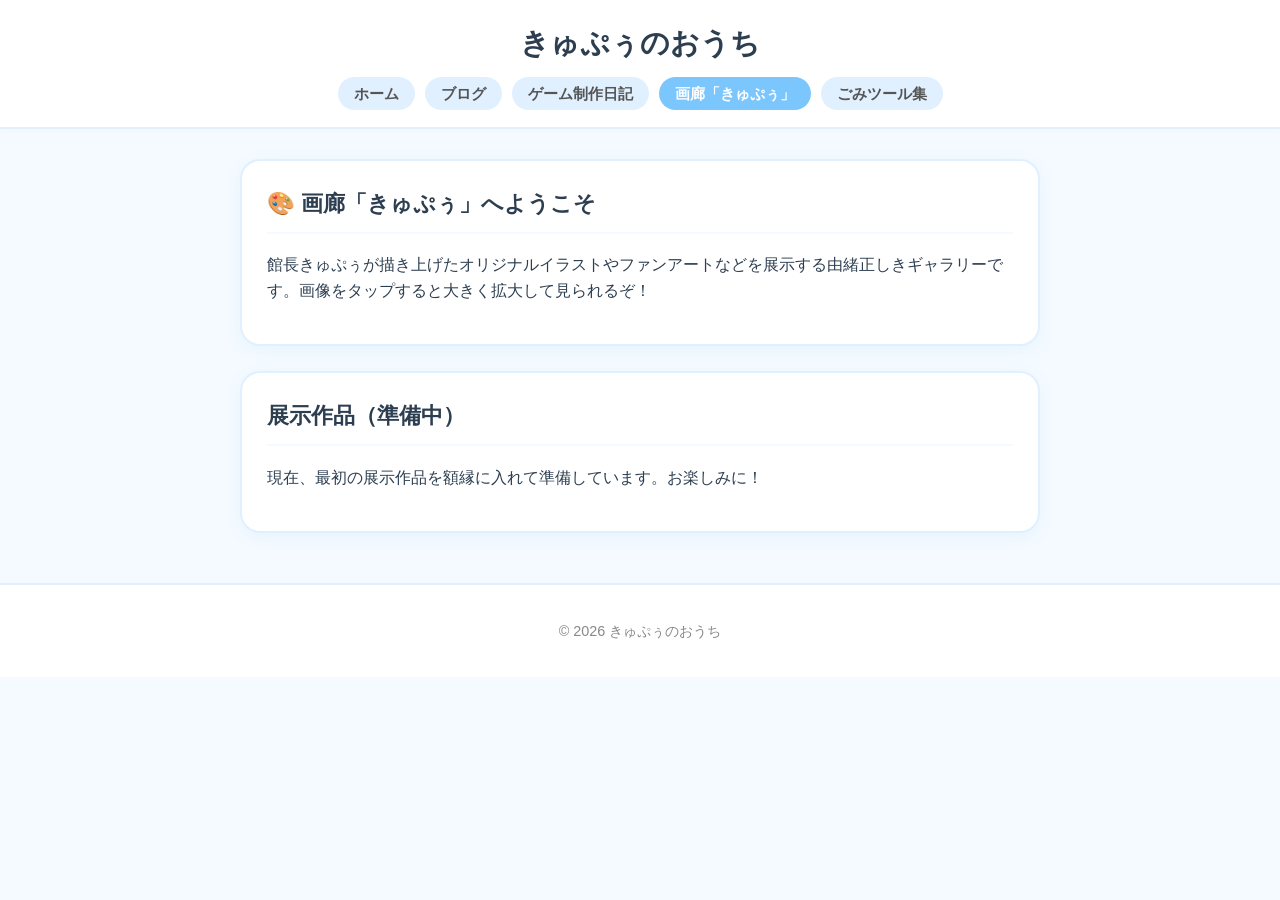
==== gallery.html @ 2fd0e4f2 "Add files via upload" ====
<!DOCTYPE html>
<html lang="ja">
<head>
  <meta charset="UTF-8">
  <title>画廊「きゅぷぅ」 | きゅぷぅのおうち</title>
  <link rel="stylesheet" href="style.css">
</head>
<body>
  <header>
    <h1 class="site-title">きゅぷぅのおうち</h1>
    <nav>
      <ul>
        <li><a href="index.html">ホーム</a></li>
        <li><a href="blog.html">ブログ</a></li>
        <li><a href="game.html">ゲーム制作日記</a></li>
        <li><a href="gallery.html" class="active">画廊「きゅぷぅ」</a></li>
        <li><a href="tools.html">ごみツール集</a></li>
      </ul>
    </nav>
  </header>

  <main>
    <section class="card">
      <h2>🎨 画廊「きゅぷぅ」へようこそ</h2>
      <p>館長きゅぷぅが描き上げたオリジナルイラストやファンアートなどを展示する由緒正しきギャラリーです。画像をタップすると大きく拡大して見られるぞ！</p>
    </section>

    <section class="card">
      <h2>展示作品（準備中）</h2>
      <p>現在、最初の展示作品を額縁に入れて準備しています。お楽しみに！</p>
      
      <!-- 絵を描いたら、こんな感じで置くだけで自動で拡大対応になる！ -->
      <!-- <div style="text-align: center; margin-top: 15px;">
        <img src="illust.png" class="zoomable-img" alt="イラスト作品">
      </div> -->
    </section>
  </main>

  <footer>
    <p>&copy; 2026 きゅぷぅのおうち</p>
  </footer>

  <!-- 画像拡大用モーダル -->
  <div id="image-modal" onclick="closeModal()">
    <img id="modal-img">
  </div>
  <script>
    function openModal(src) {
      document.getElementById("image-modal").style.display = "flex";
      document.getElementById("modal-img").src = src;
    }
    function closeModal() {
      document.getElementById("image-modal").style.display = "none";
    }
    document.addEventListener("click", function(e) {
      if (e.target.classList.contains("zoomable-img")) {
        openModal(e.target.src);
      }
    });
  </script>
</body>
</html>
---- style.css ----
/* 全体の基本設定 */
body {
  font-family: 'Helvetica Neue', Arial, sans-serif;
  background-color: #f4faff;
  color: #2c3e50;
  margin: 0;
  padding: 0;
  line-height: 1.6;
}

/* ヘッダー・ナビゲーション */
header {
  background-color: #ffffff;
  border-bottom: 2px solid #e1f0ff;
  padding: 20px;
  text-align: center;
  box-shadow: 0 2px 5px rgba(0,0,0,0.02);
}

.site-title {
  margin: 0 0 15px 0;
  color: #2c3e50;
  font-size: 1.8rem;
}

nav ul {
  list-style: none;
  padding: 0;
  margin: 0;
  display: flex;
  justify-content: center;
  flex-wrap: wrap;
  gap: 10px;
}

nav ul li a {
  text-decoration: none;
  color: #555;
  background-color: #e1f0ff;
  padding: 8px 16px;
  border-radius: 20px;
  font-weight: bold;
  font-size: 0.95rem;
  transition: background-color 0.2s, color 0.2s;
}

nav ul li a:hover,
nav ul li a.active {
  background-color: #7cc6fe;
  color: #ffffff;
}

/* メインコンテンツ・カードレイアウト */
main {
  max-width: 800px;
  margin: 30px auto;
  padding: 0 20px;
}

.card {
  background-color: #ffffff;
  border: 2px solid #e1f0ff;
  border-radius: 20px;
  padding: 25px;
  margin-bottom: 25px;
  box-shadow: 0 4px 15px rgba(124, 198, 254, 0.1);
}

.card h2 {
  margin-top: 0;
  color: #2c3e50;
  font-size: 1.4rem;
  border-bottom: 2px solid #f4faff;
  padding-bottom: 10px;
}

/* フッター */
footer {
  text-align: center;
  padding: 20px;
  color: #888;
  font-size: 0.9rem;
  border-top: 2px solid #e1f0ff;
  background-color: #ffffff;
  margin-top: 50px;
}

/* 🖼️ 画像クリック拡大（ライトボックス）用スタイル */
.zoomable-img {
  max-width: 100%;
  border-radius: 12px;
  cursor: pointer;
  transition: transform 0.2s, box-shadow 0.2s;
}
.zoomable-img:hover {
  transform: scale(1.02);
  box-shadow: 0 4px 12px rgba(0,0,0,0.15);
}

#image-modal {
  display: none;
  position: fixed;
  z-index: 9999;
  top: 0; left: 0;
  width: 100%; height: 100%;
  background-color: rgba(0, 0, 0, 0.85);
  justify-content: center;
  align-items: center;
  cursor: pointer;
}

#modal-img {
  max-width: 90%;
  max-height: 90%;
  border-radius: 12px;
  box-shadow: 0 5px 25px rgba(0,0,0,0.5);
}
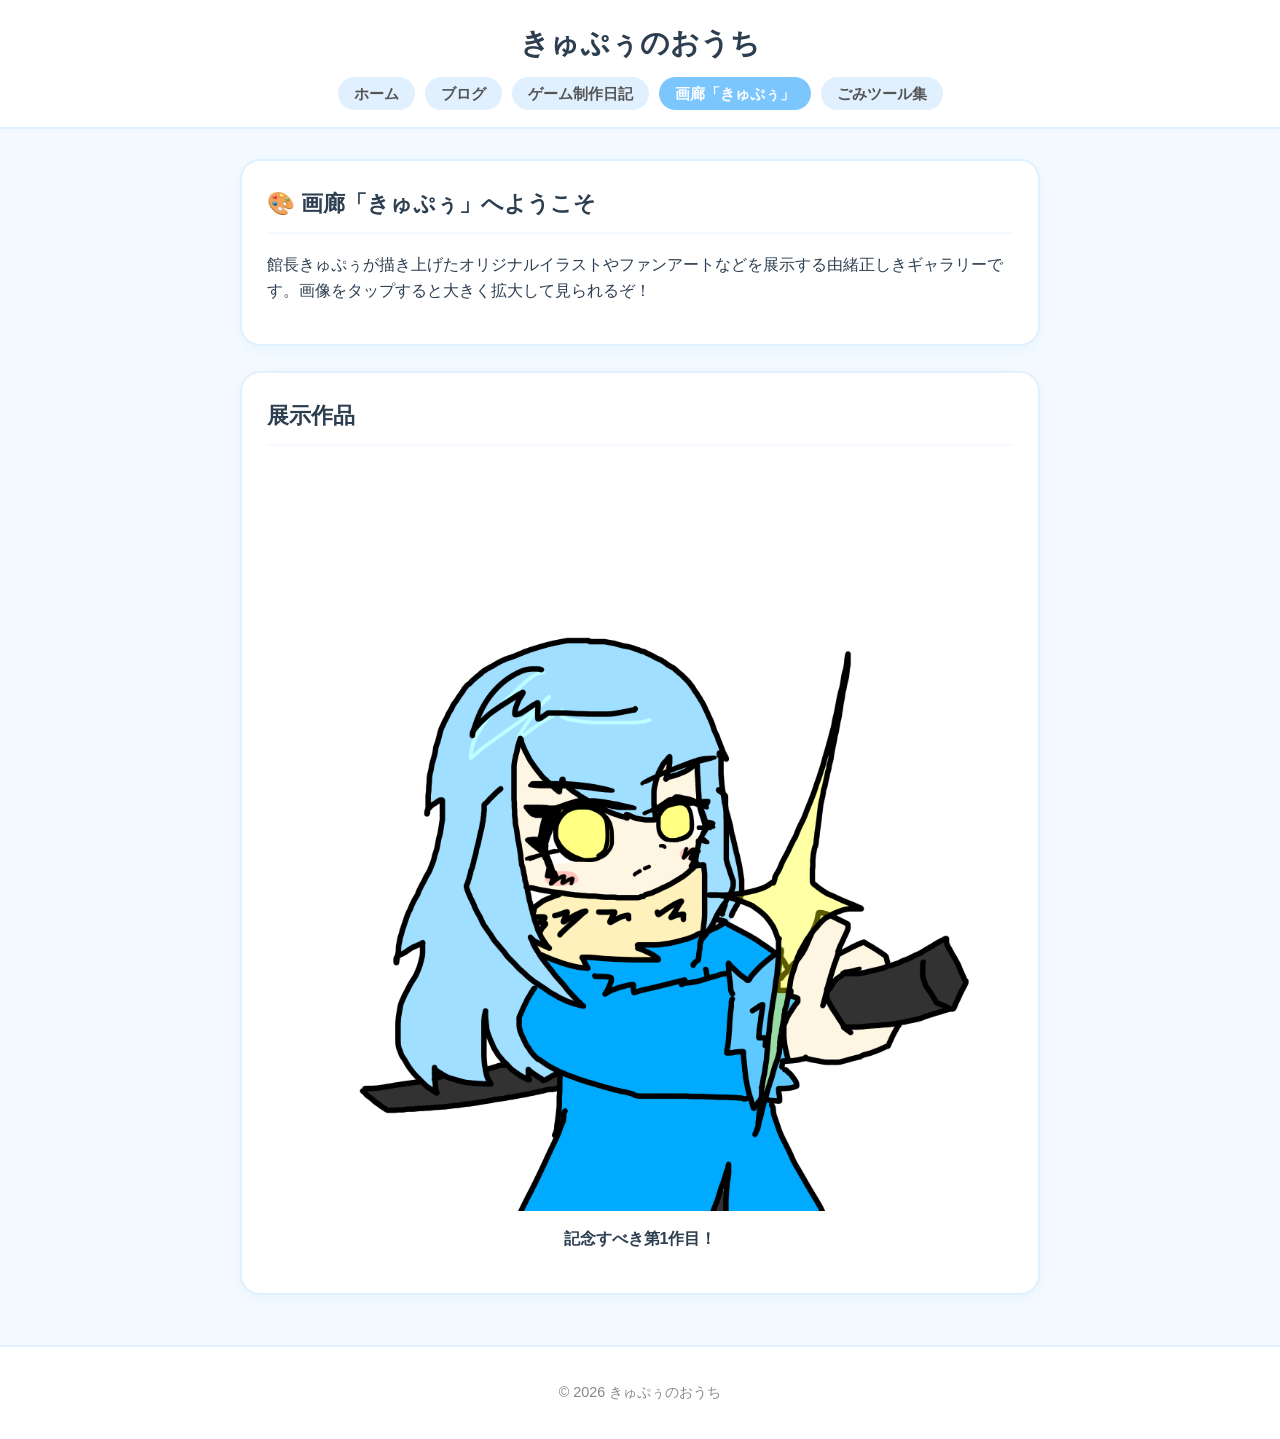
==== commit 1b49671a: "Update gallery.html" ====
--- a/gallery.html
+++ b/gallery.html
@@ -26,13 +26,16 @@
     </section>
 
     <section class="card">
-      <h2>展示作品（準備中）</h2>
-      <p>現在、最初の展示作品を額縁に入れて準備しています。お楽しみに！</p>
+      <h2>展示作品</h2>
       
-      <!-- 絵を描いたら、こんな感じで置くだけで自動で拡大対応になる！ -->
-      <!-- <div style="text-align: center; margin-top: 15px;">
-        <img src="illust.png" class="zoomable-img" alt="イラスト作品">
-      </div> -->
+      <!-- 1枚目の展示枠 -->
+      <div style="text-align: center; margin-top: 15px;">
+        <img src="作品1.png" class="zoomable-img" alt="イラスト作品1" style="max-width: 100%; height: auto;">
+        <p style="margin-top: 8px; font-weight: bold;">記念すべき第1作目！</p>
+      </div>
+
+      <!-- 2枚目以降を追加したいときは、上の <div ...>...</div> をコピーして下に貼ればOK！ -->
+
     </section>
   </main>
 
@@ -59,4 +62,4 @@
     });
   </script>
 </body>
-</html>+</html>
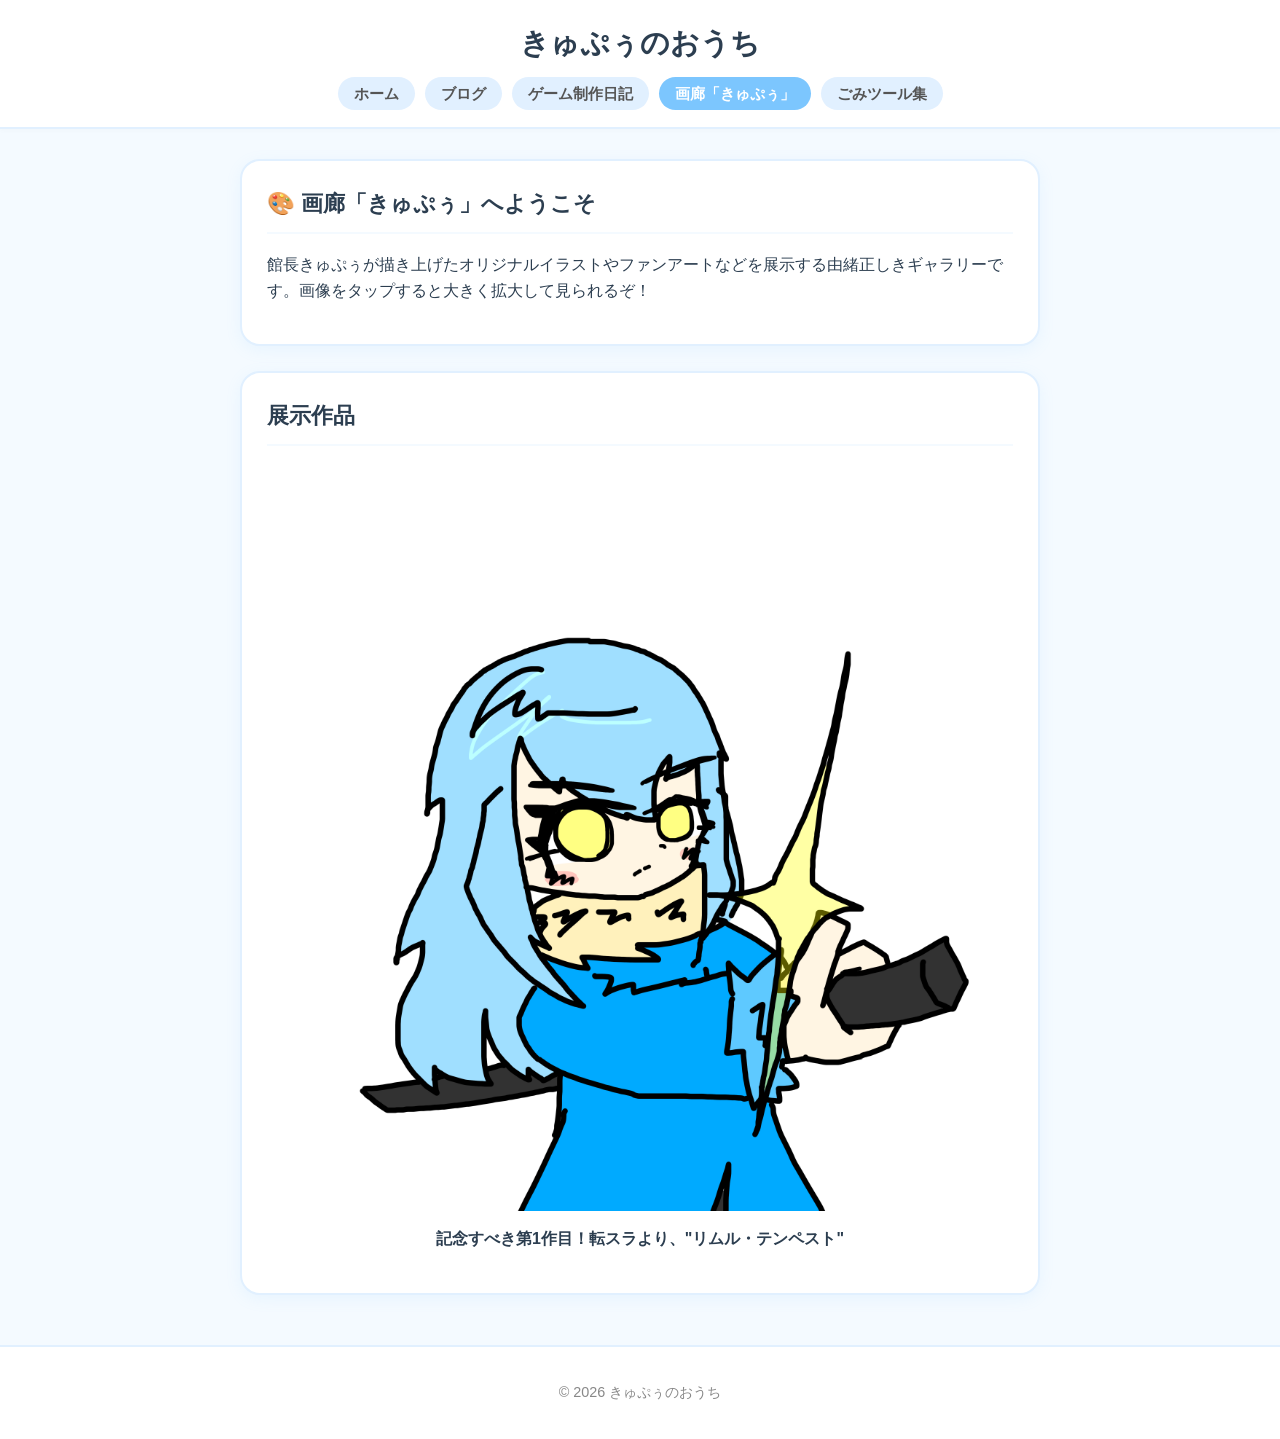
==== commit 91519438: "Update gallery.html" ====
--- a/gallery.html
+++ b/gallery.html
@@ -31,7 +31,7 @@
       <!-- 1枚目の展示枠 -->
       <div style="text-align: center; margin-top: 15px;">
         <img src="作品1.png" class="zoomable-img" alt="イラスト作品1" style="max-width: 100%; height: auto;">
-        <p style="margin-top: 8px; font-weight: bold;">記念すべき第1作目！</p>
+        <p style="margin-top: 8px; font-weight: bold;">記念すべき第1作目！転スラより、"リムル・テンペスト"</p>
       </div>
 
       <!-- 2枚目以降を追加したいときは、上の <div ...>...</div> をコピーして下に貼ればOK！ -->
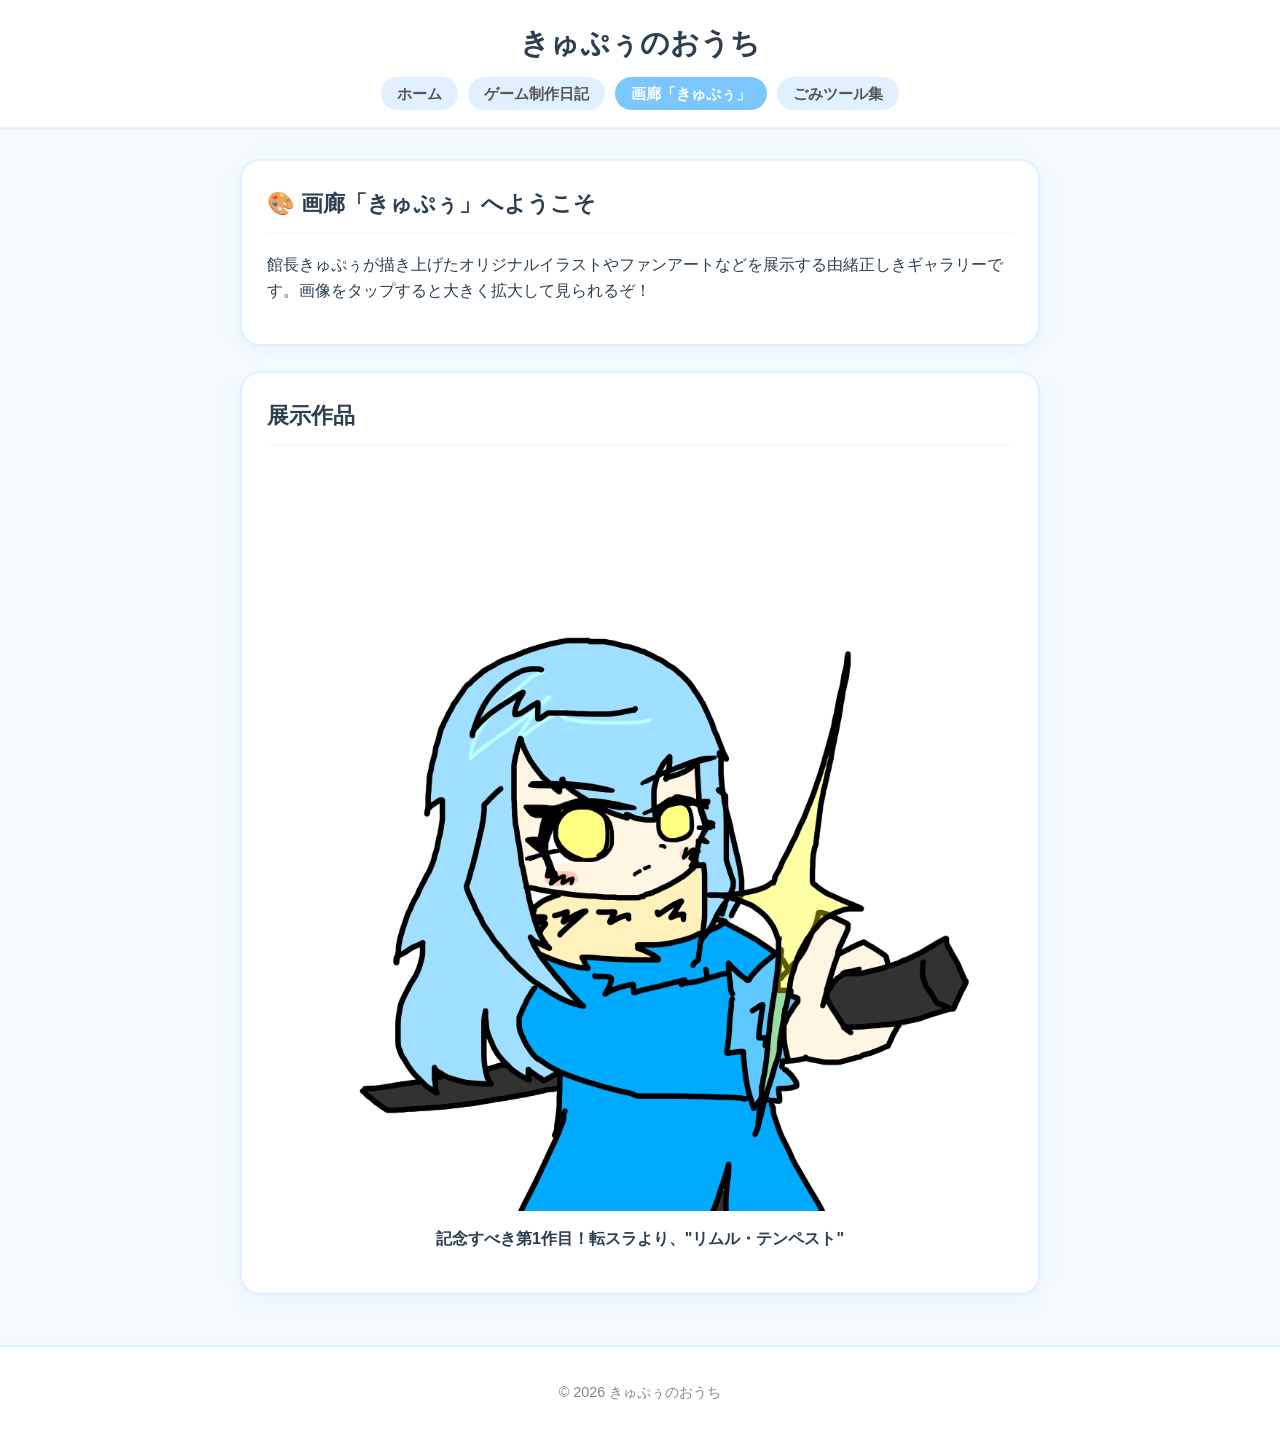
==== commit f19adab1: "Update gallery.html" ====
--- a/gallery.html
+++ b/gallery.html
@@ -11,7 +11,6 @@
     <nav>
       <ul>
         <li><a href="index.html">ホーム</a></li>
-        <li><a href="blog.html">ブログ</a></li>
         <li><a href="game.html">ゲーム制作日記</a></li>
         <li><a href="gallery.html" class="active">画廊「きゅぷぅ」</a></li>
         <li><a href="tools.html">ごみツール集</a></li>
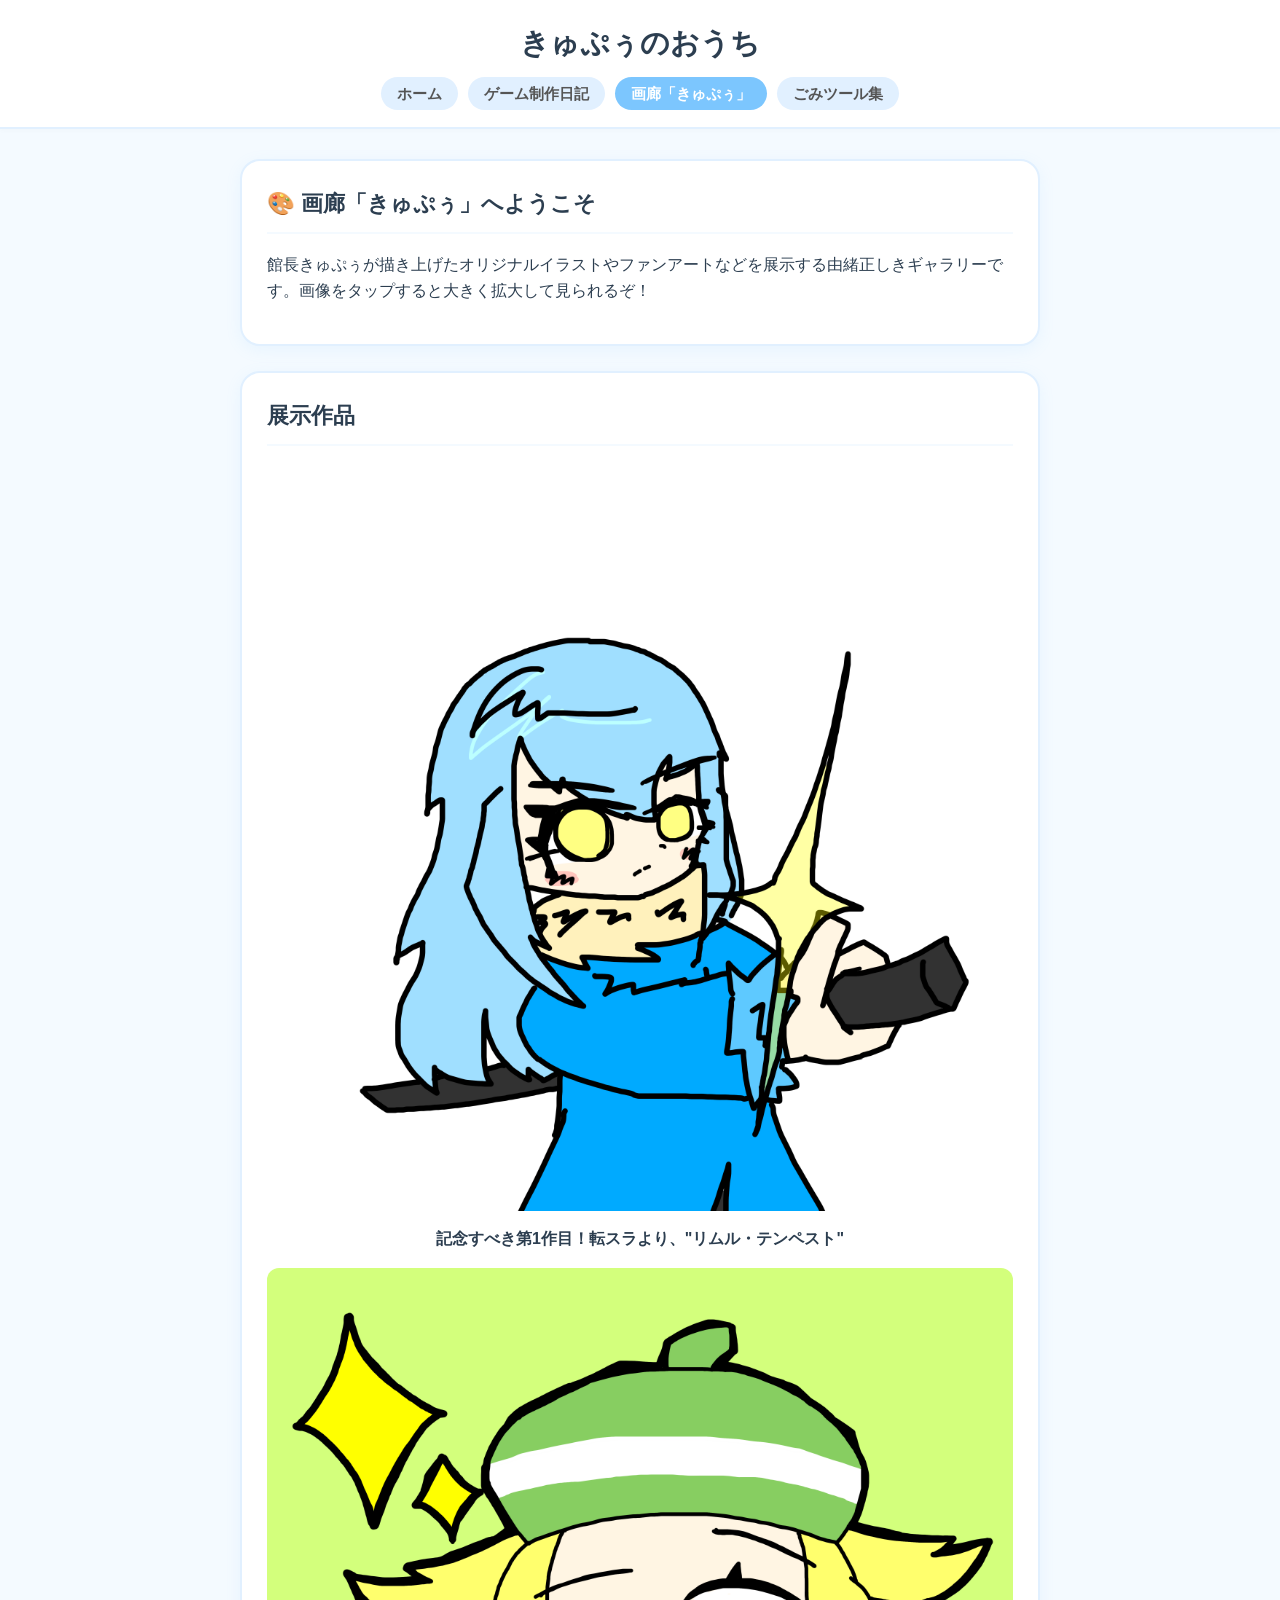
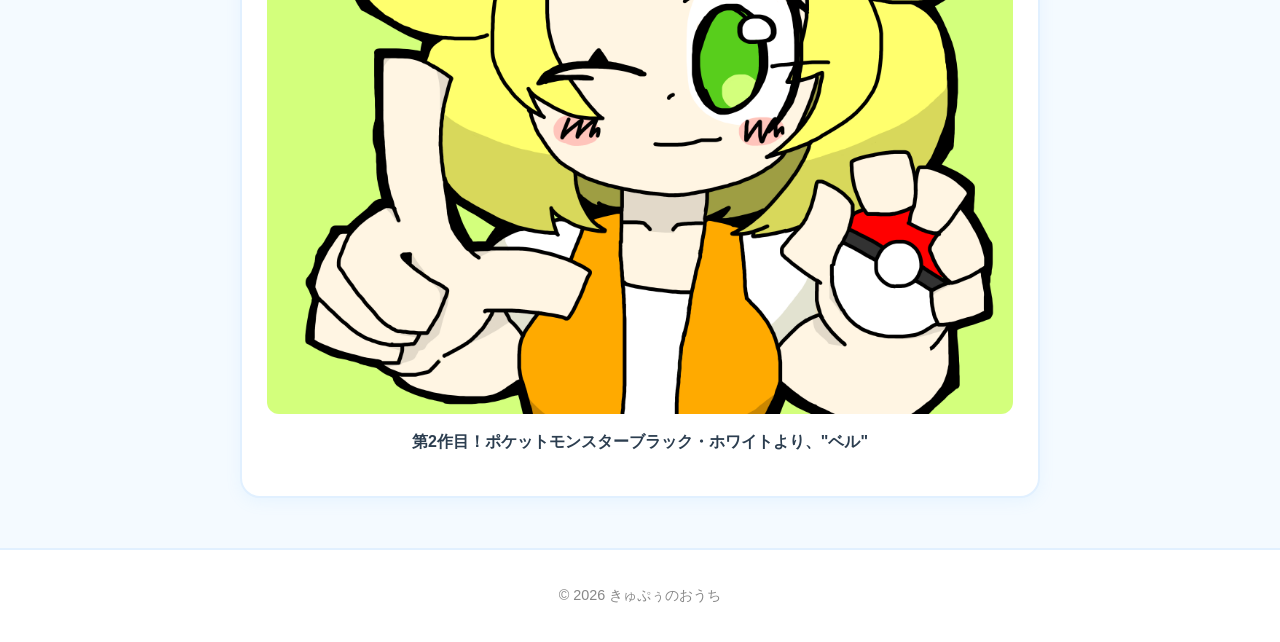
==== commit 19ff20dd: "Update gallery.html" ====
--- a/gallery.html
+++ b/gallery.html
@@ -29,8 +29,13 @@
       
       <!-- 1枚目の展示枠 -->
       <div style="text-align: center; margin-top: 15px;">
-        <img src="作品1.png" class="zoomable-img" alt="イラスト作品1" style="max-width: 100%; height: auto;">
+        <img src="きゅぷぅのおうち画像/作品1.png" class="zoomable-img" alt="イラスト作品1" style="max-width: 100%; height: auto;">
         <p style="margin-top: 8px; font-weight: bold;">記念すべき第1作目！転スラより、"リムル・テンペスト"</p>
+      </div>
+      
+      <div style="text-align: center; margin-top: 15px;">
+        <img src="きゅぷぅのおうち画像/TJWY6596.PNG" class="zoomable-img" alt="イラスト作品2" style="max-width: 100%; height: auto;">
+        <p style="margin-top: 8px; font-weight: bold;">第2作目！ポケットモンスターブラック・ホワイトより、"ベル"</p>
       </div>
 
       <!-- 2枚目以降を追加したいときは、上の <div ...>...</div> をコピーして下に貼ればOK！ -->
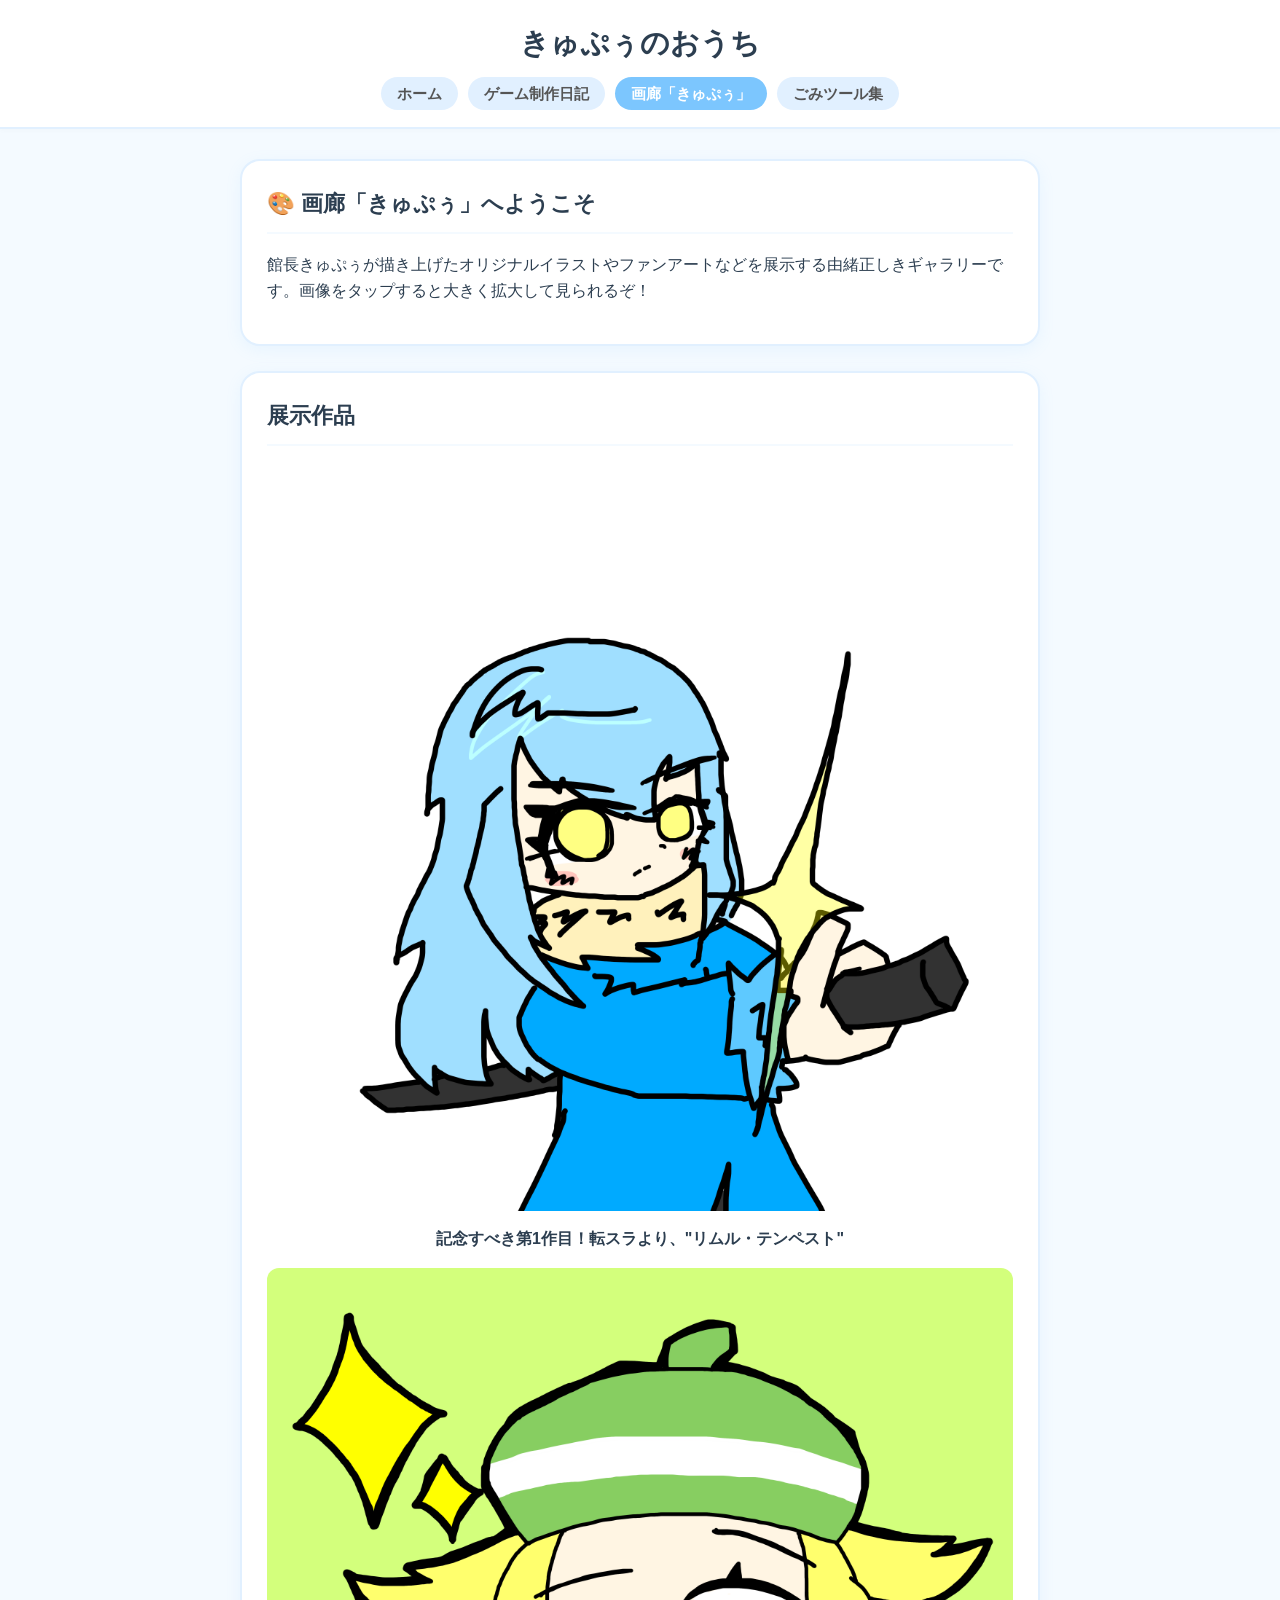
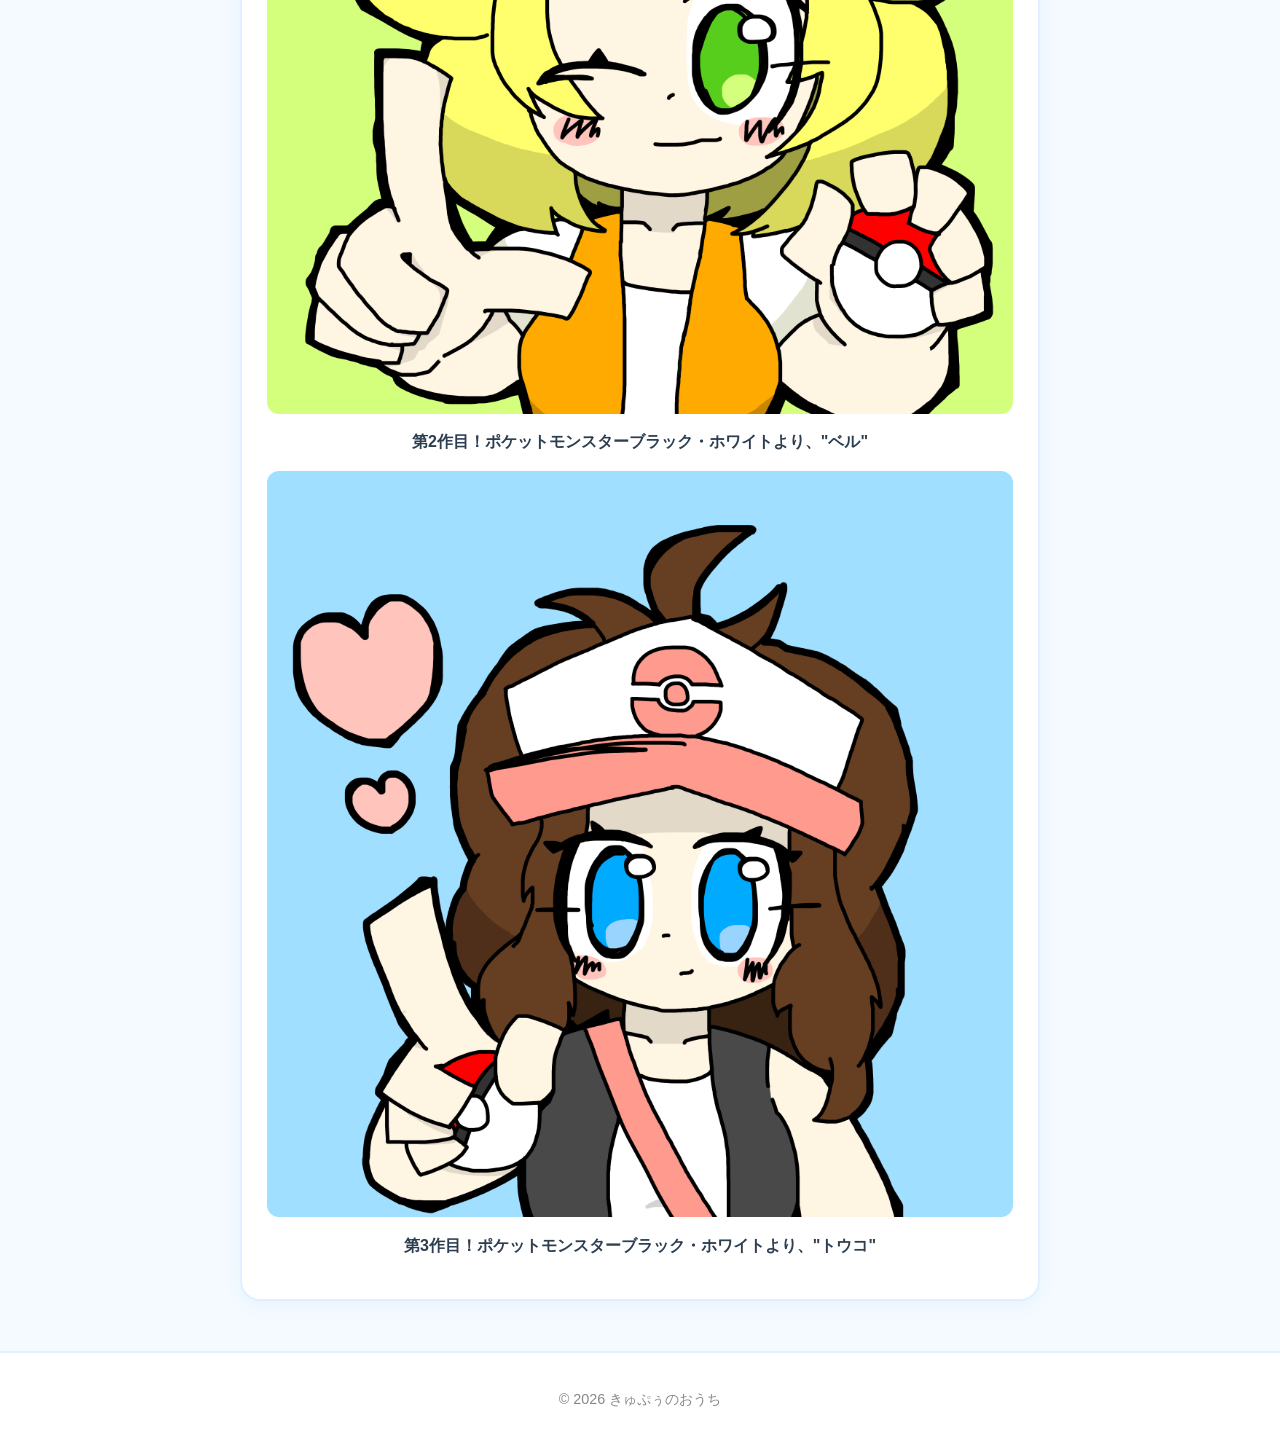
==== commit ad6345a3: "Update gallery.html" ====
--- a/gallery.html
+++ b/gallery.html
@@ -37,6 +37,11 @@
         <img src="きゅぷぅのおうち画像/TJWY6596.PNG" class="zoomable-img" alt="イラスト作品2" style="max-width: 100%; height: auto;">
         <p style="margin-top: 8px; font-weight: bold;">第2作目！ポケットモンスターブラック・ホワイトより、"ベル"</p>
       </div>
+      
+      <div style="text-align: center; margin-top: 15px;">
+        <img src="きゅぷぅのおうち画像/XKYN7217.PNG" class="zoomable-img" alt="イラスト作品3" style="max-width: 100%; height: auto;">
+        <p style="margin-top: 8px; font-weight: bold;">第3作目！ポケットモンスターブラック・ホワイトより、"トウコ"</p>
+      </div>
 
       <!-- 2枚目以降を追加したいときは、上の <div ...>...</div> をコピーして下に貼ればOK！ -->
 
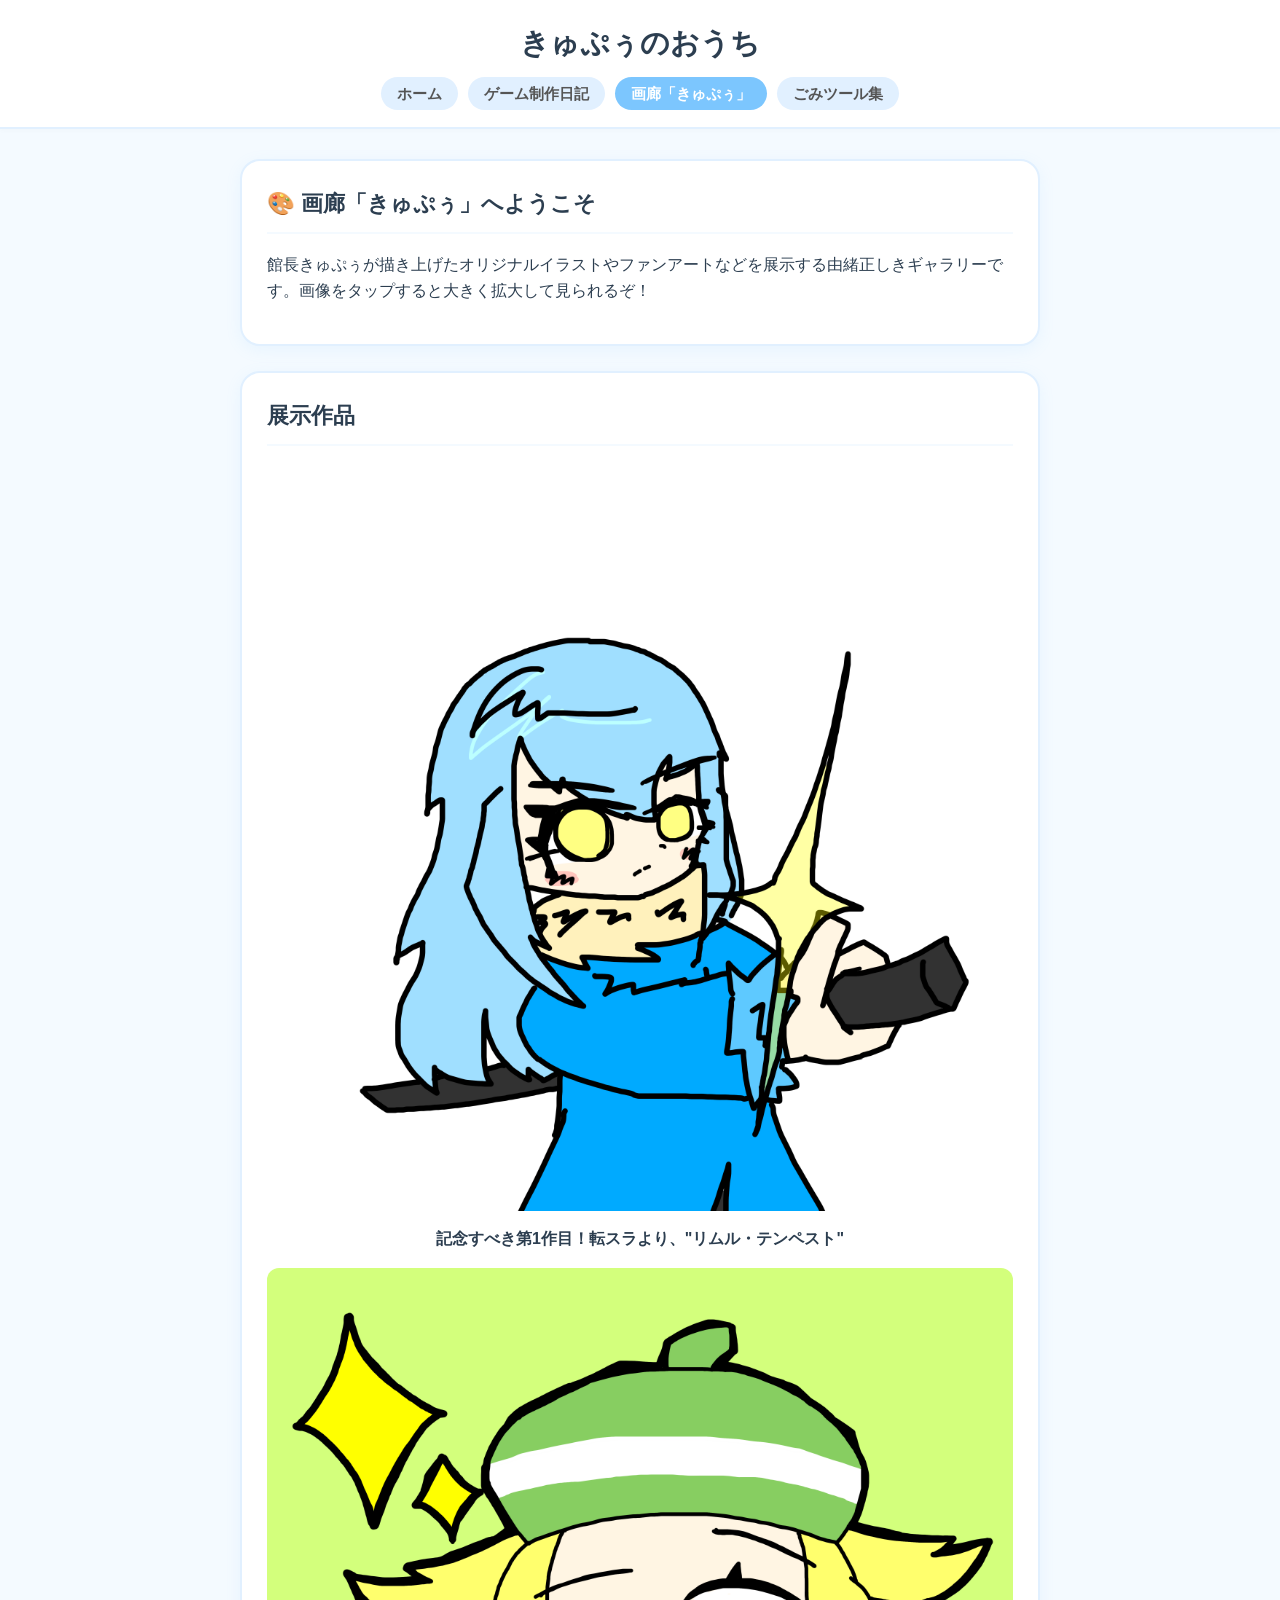
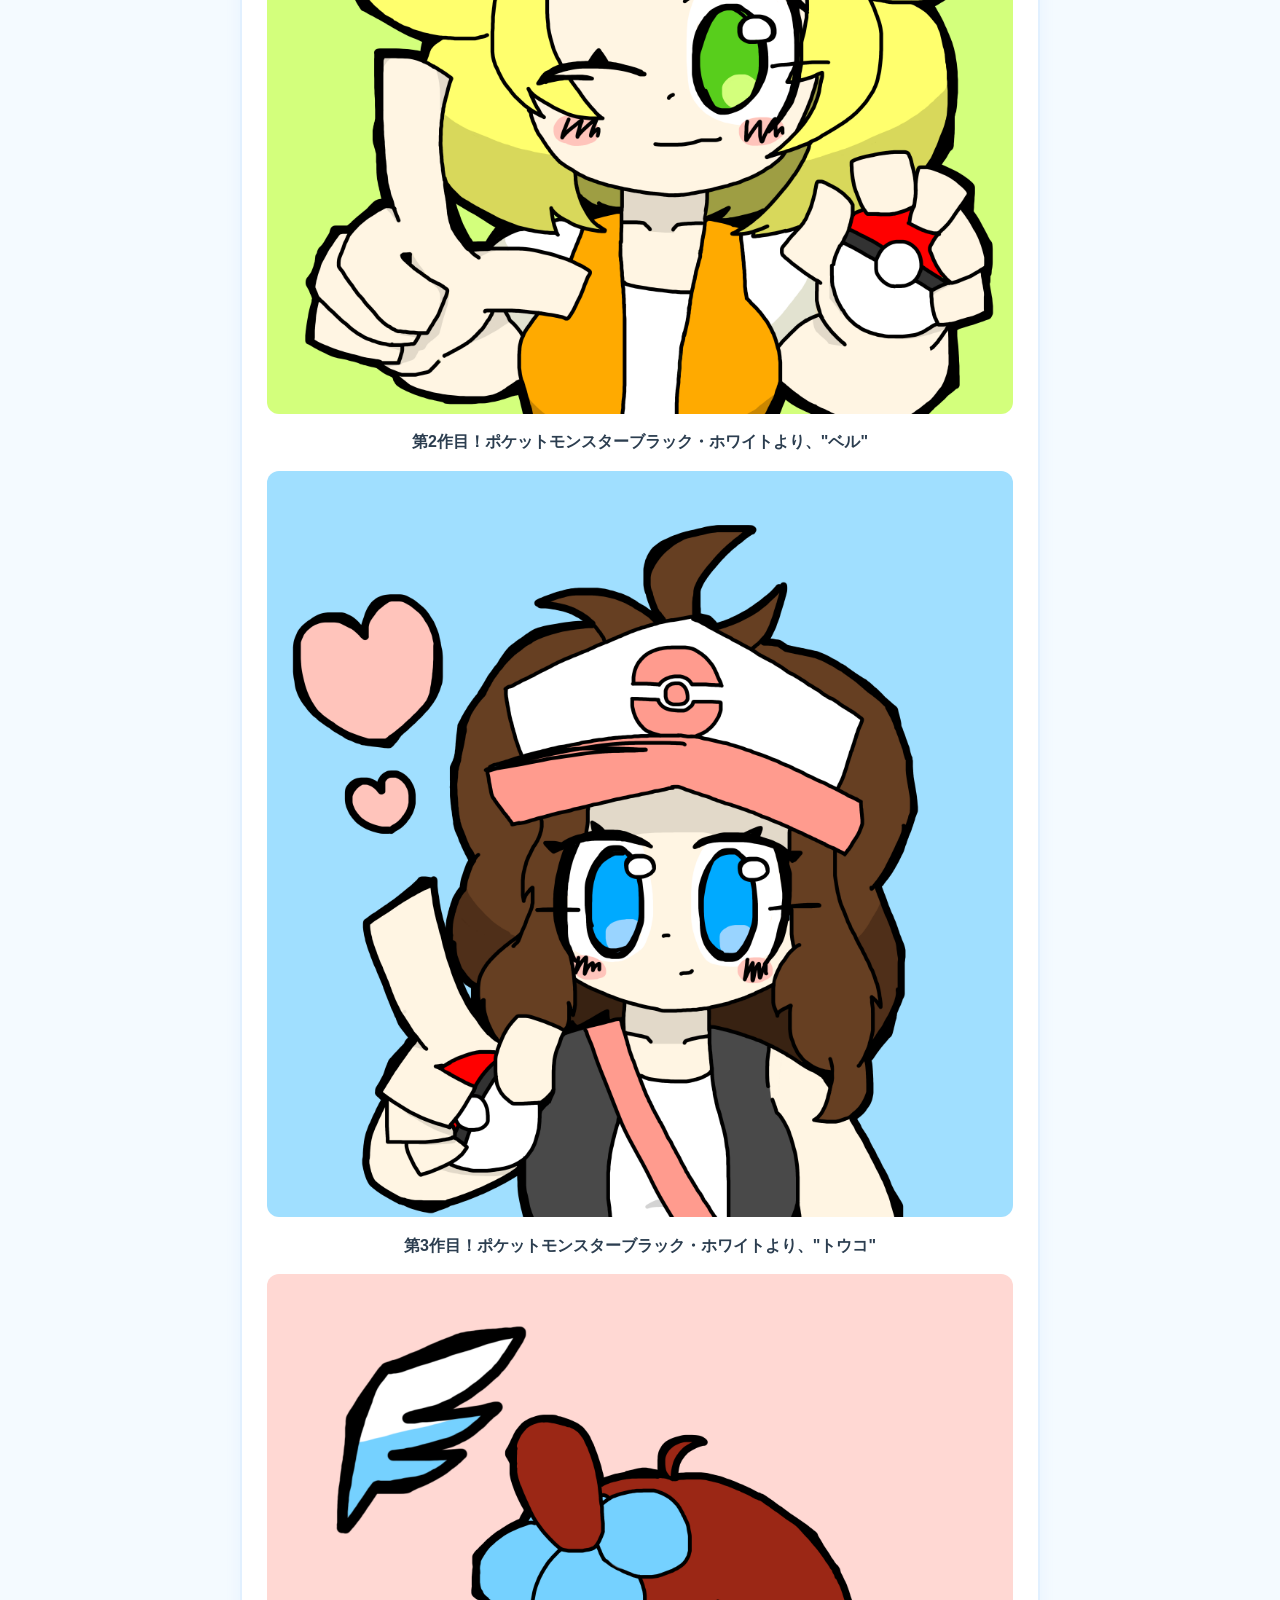
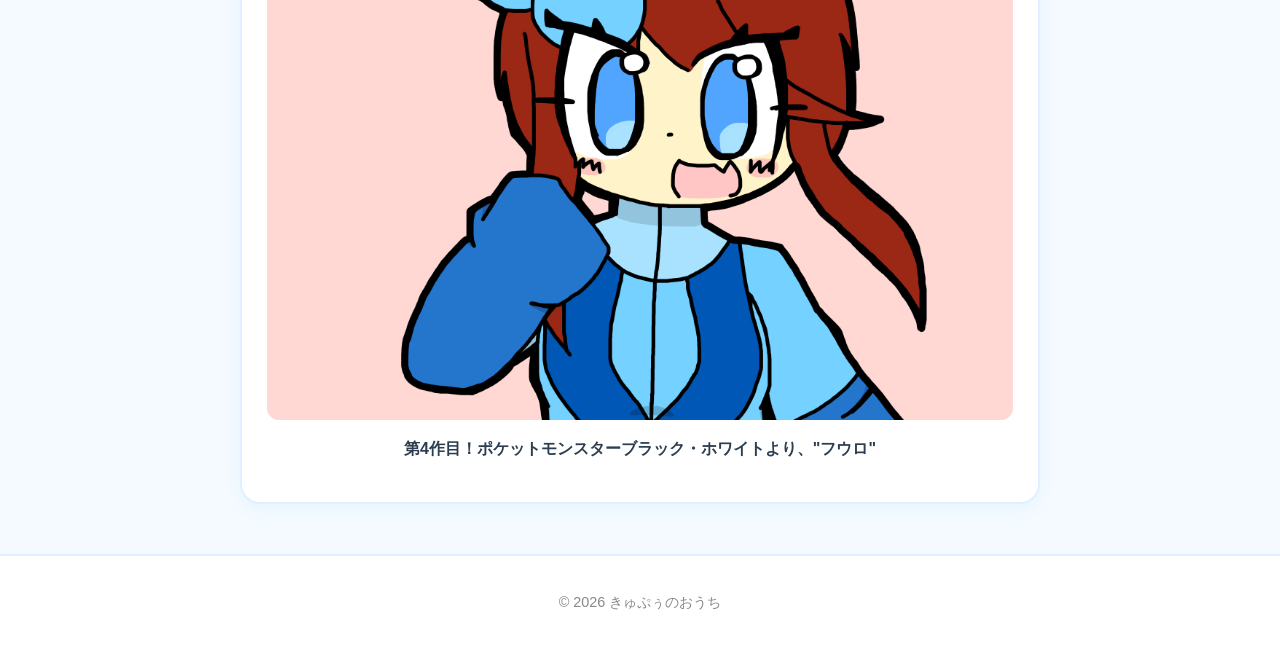
==== commit 523c8ee8: "Update gallery.html" ====
--- a/gallery.html
+++ b/gallery.html
@@ -43,6 +43,11 @@
         <p style="margin-top: 8px; font-weight: bold;">第3作目！ポケットモンスターブラック・ホワイトより、"トウコ"</p>
       </div>
 
+      <div style="text-align: center; margin-top: 15px;">
+        <img src="きゅぷぅのおうち画像/HTGF1656.PNG" class="zoomable-img" alt="イラスト作品4" style="max-width: 100%; height: auto;">
+        <p style="margin-top: 8px; font-weight: bold;">第4作目！ポケットモンスターブラック・ホワイトより、"フウロ"</p>
+      </div>
+
       <!-- 2枚目以降を追加したいときは、上の <div ...>...</div> をコピーして下に貼ればOK！ -->
 
     </section>
@@ -72,3 +77,4 @@
   </script>
 </body>
 </html>
+
